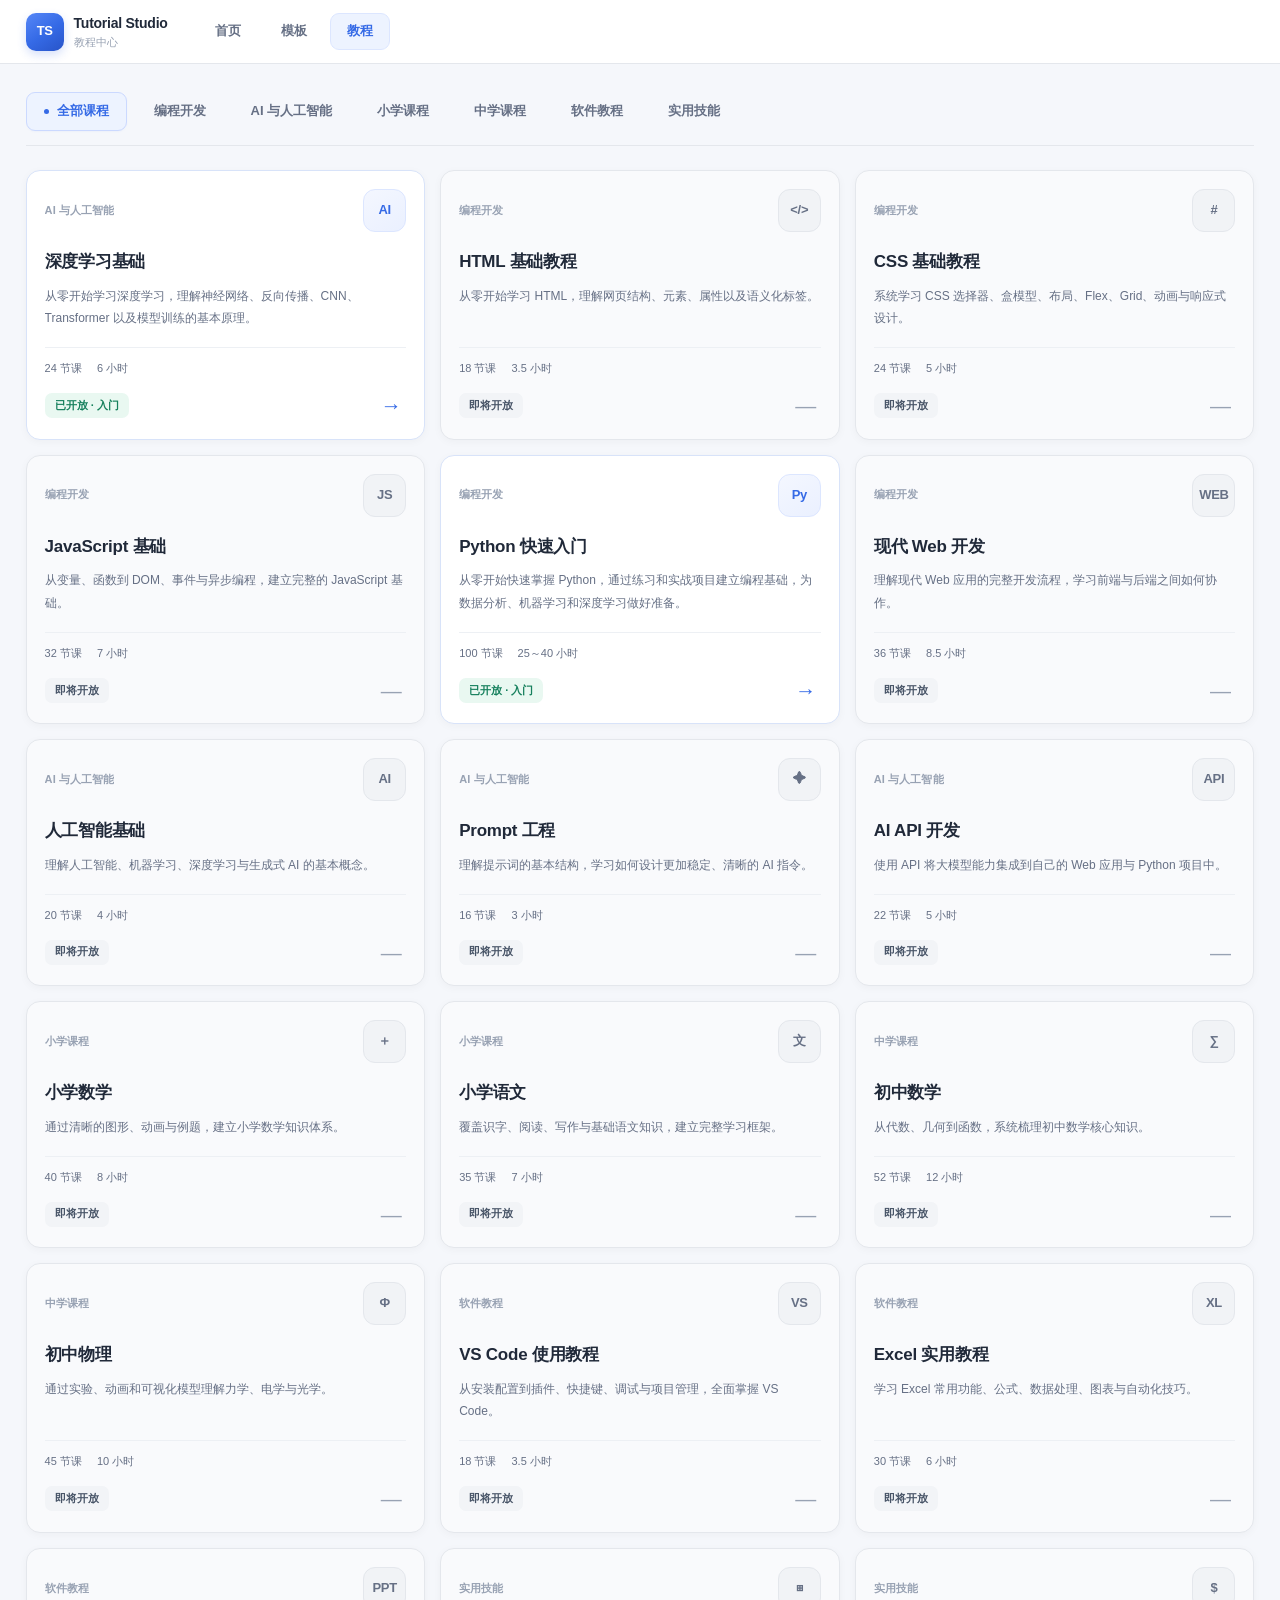
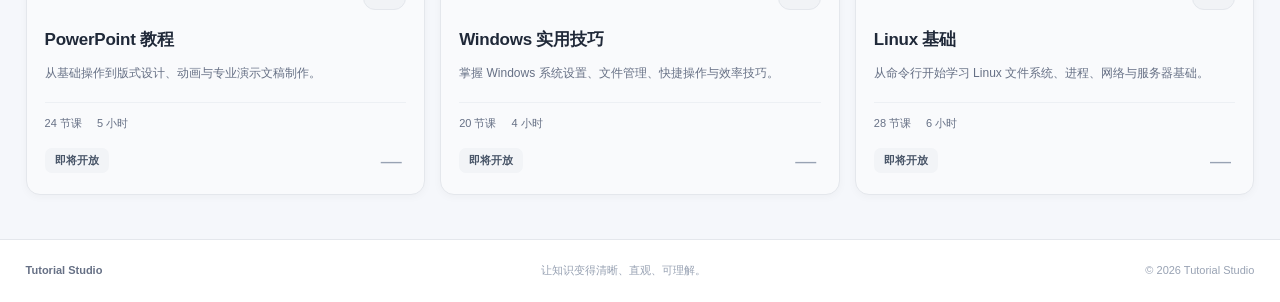
==== index.html @ 5bba99da "feat(tutorial): restructure HTML files and update links for improved navigation" ====
<!DOCTYPE html>
<html lang="zh-CN">

<head>
    <meta charset="UTF-8">
    <meta name="viewport" content="width=device-width, initial-scale=1.0">

    <meta name="description" content="Tutorial Studio 教程中心，提供编程开发、人工智能、软件教程和实用技能等学习内容。">

    <meta name="theme-color" content="#f6f8fb">

    <title>Tutorial Studio · 教程中心</title>

    <link rel="stylesheet" href="./css/tutorial.css">
</head>

<body>

    <!-- =====================================================
         顶部导航
    ====================================================== -->

    <header class="site-header">

        <div class="header-inner">

            <!-- 品牌 -->
            <a class="brand" href="/" aria-label="Tutorial Studio 首页">

                <span class="brand-mark">TS</span>

                <span class="brand-text">
                    <strong>Tutorial Studio</strong>
                    <small>教程中心</small>
                </span>

            </a>

            <!-- 主导航 -->
            <nav class="main-nav" aria-label="主导航">

                <a href="/">首页</a>

                <a href="/templates/">模板</a>

                <a class="active" href="./index.html" aria-current="page">
                    教程
                </a>

            </nav>

        </div>

    </header>


    <!-- =====================================================
         教程中心主体
    ====================================================== -->

    <main class="tutorial-main">
        <!-- =================================================
             课程分类
        ================================================== -->

        <nav class="category-tabs" id="categoryTabs" aria-label="课程分类">

            <button class="category-tab active" data-category="all" type="button" aria-pressed="true">
                全部课程
            </button>

            <button class="category-tab" data-category="programming" type="button" aria-pressed="false">
                编程开发
            </button>

            <button class="category-tab" data-category="ai" type="button" aria-pressed="false">
                AI 与人工智能
            </button>

            <button class="category-tab" data-category="primary" type="button" aria-pressed="false">
                小学课程
            </button>

            <button class="category-tab" data-category="middle" type="button" aria-pressed="false">
                中学课程
            </button>

            <button class="category-tab" data-category="software" type="button" aria-pressed="false">
                软件教程
            </button>

            <button class="category-tab" data-category="skills" type="button" aria-pressed="false">
                实用技能
            </button>

        </nav>


        <!-- =================================================
             课程列表
             由 tutorial.js 动态渲染
        ================================================== -->

        <section class="course-grid" id="courseGrid" aria-label="课程列表" aria-live="polite">
            <!-- JavaScript 动态插入课程卡片 -->
        </section>


        <!-- =================================================
             空状态
        ================================================== -->

        <section class="empty-state" id="emptyState" aria-live="polite" hidden>

            <div class="empty-state-icon" aria-hidden="true">

                <svg viewBox="0 0 48 48" fill="none" xmlns="http://www.w3.org/2000/svg">
                    <circle cx="21" cy="21" r="13" stroke="currentColor" stroke-width="2.5" />

                    <path d="M30.5 30.5L40 40" stroke="currentColor" stroke-width="2.5" stroke-linecap="round" />

                    <path d="M16 21H26" stroke="currentColor" stroke-width="2" stroke-linecap="round" />
                </svg>

            </div>

            <h2>没有找到相关课程</h2>

            <p>试试其他关键词，或者切换课程分类。</p>

            <button id="resetSearch" type="button">
                查看全部课程
            </button>

        </section>

    </main>


    <!-- =====================================================
         页脚
    ====================================================== -->

    <footer class="site-footer">

        <div class="footer-inner">

            <span class="footer-brand">
                Tutorial Studio
            </span>

            <span class="footer-description">
                让知识变得清晰、直观、可理解。
            </span>

            <span class="footer-copyright">
                © 2026 Tutorial Studio
            </span>

        </div>

    </footer>


    <!-- =====================================================
         教程中心脚本
    ====================================================== -->

    <script type="module" src="./js/tutorial.js"></script>

</body>

</html>
---- css/tutorial.css ----
/* =========================================================
   Tutorial Studio
   Tutorial Center · 教程中心

   文件：
   css/tutorial.css

   设计目标：
   1. 页面打开直接展示课程
   2. 桌面端充分利用屏幕宽度
   3. 分类导航清晰醒目
   4. 课程卡片统一、整齐、易读
   5. 已开放和暂未开放课程清晰区分
   6. 桌面多列、平板双列、手机单列
   7. 与当前 tutorial.html、tutorial.js 对应
========================================================= */


/* =========================================================
   01. 全局变量
========================================================= */

:root {
    color-scheme: light;

    --tutorial-bg: #f5f7fb;
    --tutorial-surface: #ffffff;
    --tutorial-surface-soft: #f9fafc;

    --tutorial-text: #202939;
    --tutorial-text-secondary: #667085;
    --tutorial-text-muted: #98a2b3;

    --tutorial-border: #e4e7ec;
    --tutorial-border-hover: #c6d1e0;

    --tutorial-primary: #356ae6;
    --tutorial-primary-hover: #2455c7;
    --tutorial-primary-light: #edf3ff;

    --tutorial-success: #16805d;
    --tutorial-success-light: #e9f8f1;

    --tutorial-radius: 14px;
    --tutorial-radius-small: 9px;

    --tutorial-content-width: 1800px;
    --tutorial-content-gutter: 2%;

    --tutorial-shadow:
        0 2px 8px rgba(16, 24, 40, 0.035);

    --tutorial-shadow-hover:
        0 10px 28px rgba(16, 24, 40, 0.075);

    --tutorial-transition:
        0.18s ease;
}


/* =========================================================
   02. 基础样式
========================================================= */

* {
    box-sizing: border-box;
}

html {
    min-height: 100%;

    scroll-behavior: smooth;

    -webkit-text-size-adjust: 100%;
}

body {
    min-width: 320px;
    min-height: 100vh;

    margin: 0;

    display: flex;
    flex-direction: column;

    background: var(--tutorial-bg);
    color: var(--tutorial-text);

    font-family:
        -apple-system,
        BlinkMacSystemFont,
        "Segoe UI",
        "Microsoft YaHei",
        "PingFang SC",
        sans-serif;

    font-size: 14px;
    line-height: 1.6;

    -webkit-font-smoothing: antialiased;

    text-rendering: optimizeLegibility;
}

button,
input,
textarea,
select {
    font: inherit;
}

button {
    color: inherit;
    cursor: pointer;
}

a {
    color: inherit;
    text-decoration: none;
}

button:focus-visible,
input:focus-visible,
a:focus-visible {
    outline: 3px solid rgba(53, 106, 230, 0.24);
    outline-offset: 3px;
}

[hidden] {
    display: none !important;
}

img,
svg {
    max-width: 100%;
}

svg {
    display: block;
}

button:disabled {
    cursor: not-allowed;
    opacity: 0.55;
}


/* =========================================================
   03. 顶部导航
========================================================= */

.site-header {
    position: sticky;
    top: 0;
    z-index: 100;

    width: 100%;
    height: 64px;

    flex-shrink: 0;

    background: rgba(255, 255, 255, 0.96);

    border-bottom: 1px solid var(--tutorial-border);

    backdrop-filter: blur(14px);
    -webkit-backdrop-filter: blur(14px);
}

.header-inner {
    width: calc(100% - var(--tutorial-content-gutter) * 2);
    max-width: var(--tutorial-content-width);

    height: 100%;

    margin: 0 auto;

    display: flex;
    align-items: center;

    gap: 42px;
}


/* =========================================================
   04. 品牌区域
========================================================= */

.brand {
    min-width: 0;

    display: inline-flex;
    align-items: center;

    gap: 10px;

    flex-shrink: 0;

    border-radius: 8px;
}

.brand-mark {
    width: 38px;
    height: 38px;

    flex-shrink: 0;

    display: grid;
    place-items: center;

    border-radius: 10px;

    background: linear-gradient(
        145deg,
        #5687f7 0%,
        #356ae6 52%,
        #2854c8 100%
    );

    color: #ffffff;

    font-size: 13px;
    font-weight: 850;
    letter-spacing: -0.5px;

    box-shadow:
        0 4px 10px rgba(53, 106, 230, 0.20);
}

.brand-text {
    min-width: 0;

    display: flex;
    flex-direction: column;

    line-height: 1.3;
}

.brand-text strong {
    color: var(--tutorial-text);

    font-size: 14px;
    font-weight: 800;

    letter-spacing: -0.25px;

    white-space: nowrap;
}

.brand-text small {
    margin-top: 3px;

    color: var(--tutorial-text-muted);

    font-size: 11px;

    white-space: nowrap;
}


/* =========================================================
   05. 主导航
========================================================= */

.main-nav {
    height: 100%;

    display: flex;
    align-items: center;

    gap: 6px;
}

.main-nav a {
    min-width: 60px;
    height: 37px;

    padding: 0 16px;

    display: inline-flex;
    align-items: center;
    justify-content: center;

    flex-shrink: 0;

    border: 1px solid transparent;
    border-radius: 9px;

    color: var(--tutorial-text-secondary);

    font-size: 13px;
    font-weight: 600;

    white-space: nowrap;

    transition:
        color var(--tutorial-transition),
        background var(--tutorial-transition),
        border-color var(--tutorial-transition);
}

.main-nav a:hover {
    background: #f5f7fb;

    color: var(--tutorial-primary);
}

.main-nav a.active {
    border-color: #dce6ff;

    background: var(--tutorial-primary-light);

    color: var(--tutorial-primary);

    font-weight: 750;
}


/* =========================================================
   06. 教程主体
========================================================= */

.tutorial-main {
    width: calc(100% - var(--tutorial-content-gutter) * 2);
    max-width: var(--tutorial-content-width);

    min-width: 0;

    margin: 0 auto;

    padding: 28px 0 44px;

    flex: 1;
}


/* =========================================================
   07. 课程分类导航

   对应：
   #categoryTabs
   .category-tab
========================================================= */

.category-tabs {
    width: 100%;
    min-width: 0;

    margin: 0 0 24px;
    padding: 0 0 14px;

    display: flex;
    align-items: center;

    gap: 9px;

    overflow-x: auto;
    overflow-y: hidden;

    border-bottom: 1px solid var(--tutorial-border);

    scrollbar-width: thin;
    scrollbar-color: #cfd7e4 transparent;

    -webkit-overflow-scrolling: touch;
}

.category-tabs::-webkit-scrollbar {
    height: 5px;
}

.category-tabs::-webkit-scrollbar-track {
    background: transparent;
}

.category-tabs::-webkit-scrollbar-thumb {
    border-radius: 999px;

    background: #cfd7e4;
}

.category-tab {
    position: relative;

    min-height: 39px;

    padding: 0 17px;

    flex-shrink: 0;

    display: inline-flex;
    align-items: center;
    justify-content: center;

    border: 1px solid transparent;
    border-radius: 9px;

    background: transparent;

    color: var(--tutorial-text-secondary);

    font-size: 13px;
    font-weight: 600;

    white-space: nowrap;

    transition:
        color var(--tutorial-transition),
        background var(--tutorial-transition),
        border-color var(--tutorial-transition),
        box-shadow var(--tutorial-transition);
}

.category-tab:hover {
    border-color: var(--tutorial-border);

    background: #ffffff;

    color: var(--tutorial-text);
}

.category-tab.active {
    border-color: #cbd9ff;

    background: var(--tutorial-primary-light);

    color: var(--tutorial-primary);

    font-weight: 750;

    box-shadow:
        0 1px 2px rgba(53, 106, 230, 0.04);
}

.category-tab.active::before {
    content: "";

    width: 5px;
    height: 5px;

    margin-right: 8px;

    flex-shrink: 0;

    border-radius: 50%;

    background: var(--tutorial-primary);
}


/* =========================================================
   08. 课程网格
========================================================= */

.course-grid {
    width: 100%;
    min-width: 0;

    display: grid;

    grid-template-columns:
        repeat(4, minmax(0, 1fr));

    align-items: stretch;

    gap: 18px;
}


/* =========================================================
   09. 课程卡片
========================================================= */

.course-card {
    position: relative;

    min-width: 0;
    min-height: 228px;

    padding: 21px;

    display: flex;
    flex-direction: column;

    border: 1px solid var(--tutorial-border);
    border-radius: var(--tutorial-radius);

    background: var(--tutorial-surface);

    box-shadow: var(--tutorial-shadow);

    transition:
        border-color var(--tutorial-transition),
        box-shadow var(--tutorial-transition),
        transform var(--tutorial-transition),
        background var(--tutorial-transition);
}

.course-card:hover {
    border-color: var(--tutorial-border-hover);

    box-shadow: var(--tutorial-shadow-hover);

    transform: translateY(-3px);
}

.course-card:focus-visible {
    outline: 3px solid rgba(53, 106, 230, 0.24);
    outline-offset: 3px;
}


/* =========================================================
   10. 卡片顶部
========================================================= */

.course-top {
    min-width: 0;

    margin-bottom: 17px;

    display: flex;
    align-items: center;
    justify-content: space-between;

    gap: 12px;
}

.course-category {
    min-width: 0;

    color: var(--tutorial-text-muted);

    font-size: 11px;
    font-weight: 700;

    letter-spacing: 0.1px;

    overflow: hidden;
    text-overflow: ellipsis;
    white-space: nowrap;
}


/* =========================================================
   11. 课程图标
========================================================= */

.course-card-icon {
    width: 43px;
    height: 43px;

    flex-shrink: 0;

    display: grid;
    place-items: center;

    border: 1px solid #dce6ff;
    border-radius: 12px;

    background: linear-gradient(
        145deg,
        #f4f7ff,
        #eaf0ff
    );

    color: var(--tutorial-primary);

    font-size: 13px;
    font-weight: 850;

    letter-spacing: -0.3px;
}


/* =========================================================
   12. 课程标题
========================================================= */

.course-card h3 {
    margin: 0 0 10px;

    color: var(--tutorial-text);

    font-size: 17px;
    font-weight: 800;

    line-height: 1.5;

    letter-spacing: -0.25px;

    overflow-wrap: anywhere;
}


/* =========================================================
   13. 课程简介
========================================================= */

.course-card-description {
    margin: 0 0 17px;

    color: var(--tutorial-text-secondary);

    font-size: 12px;
    line-height: 1.9;

    display: -webkit-box;

    -webkit-box-orient: vertical;
    -webkit-line-clamp: 3;

    overflow: hidden;
    overflow-wrap: anywhere;
}


/* =========================================================
   14. 课程信息
========================================================= */

.course-meta {
    margin-top: auto;
    padding-top: 12px;

    display: flex;
    align-items: center;
    flex-wrap: wrap;

    gap: 8px 15px;

    border-top: 1px solid #edf0f4;

    color: var(--tutorial-text-secondary);

    font-size: 11px;
}

.course-meta span {
    min-width: 0;

    display: inline-flex;
    align-items: center;

    gap: 5px;

    overflow-wrap: anywhere;
}


/* =========================================================
   15. 卡片底部
========================================================= */

.course-footer {
    margin-top: 13px;

    display: flex;
    align-items: center;
    justify-content: space-between;

    gap: 12px;
}

.course-level {
    min-height: 25px;

    padding: 3px 10px;

    display: inline-flex;
    align-items: center;
    justify-content: center;

    border-radius: 7px;

    background: #f2f4f7;

    color: #475467;

    font-size: 11px;
    font-weight: 700;

    white-space: nowrap;
}

.course-arrow {
    width: 30px;
    height: 30px;

    flex-shrink: 0;

    display: inline-flex;
    align-items: center;
    justify-content: center;

    border-radius: 8px;

    color: var(--tutorial-primary);

    font-size: 21px;
    line-height: 1;

    transition:
        color var(--tutorial-transition),
        background var(--tutorial-transition),
        transform var(--tutorial-transition);
}

.course-card:hover .course-arrow {
    background: var(--tutorial-primary-light);

    transform: translateX(3px);
}


/* =========================================================
   16. 已开放课程
========================================================= */

.course-card.is-available {
    border-color: #d8e3f9;
}

.course-card.is-available .course-level {
    background: var(--tutorial-success-light);

    color: var(--tutorial-success);
}

.course-card.is-available:hover {
    border-color: #b8ccf8;
}


/* =========================================================
   17. 暂未开放课程
========================================================= */

.course-card.is-unavailable {
    background: var(--tutorial-surface-soft);
}

.course-card.is-unavailable .course-card-icon {
    border-color: #e4e7ec;

    background: #f1f3f6;

    color: #667085;
}

.course-card.is-unavailable .course-arrow {
    color: #98a2b3;
}

.course-card.is-unavailable:hover {
    border-color: var(--tutorial-border);

    box-shadow: var(--tutorial-shadow);

    transform: none;
}


/* =========================================================
   18. 空状态
========================================================= */

.empty-state {
    width: 100%;

    padding: 58px 20px;

    border: 1px dashed #cfd7e3;
    border-radius: var(--tutorial-radius);

    background: #ffffff;

    text-align: center;
}

.empty-state-icon {
    width: 58px;
    height: 58px;

    margin: 0 auto 16px;

    display: grid;
    place-items: center;

    border-radius: 16px;

    background: #f0f4fb;

    color: #8693a7;
}

.empty-state-icon svg {
    width: 33px;
    height: 33px;
}

.empty-state h2 {
    margin: 0 0 9px;

    color: var(--tutorial-text);

    font-size: 19px;
    font-weight: 800;
}

.empty-state p {
    margin: 0 0 22px;

    color: var(--tutorial-text-secondary);

    font-size: 13px;
}

.empty-state button {
    min-height: 39px;

    padding: 0 17px;

    border: 1px solid #cbd9ff;
    border-radius: 9px;

    background: var(--tutorial-primary-light);

    color: var(--tutorial-primary);

    font-size: 12px;
    font-weight: 750;

    transition:
        background var(--tutorial-transition),
        border-color var(--tutorial-transition),
        transform var(--tutorial-transition);
}

.empty-state button:hover {
    border-color: #b4c8ff;

    background: #e2eaff;

    transform: translateY(-1px);
}


/* =========================================================
   19. 页脚
========================================================= */

.site-footer {
    width: 100%;

    margin-top: auto;

    border-top: 1px solid var(--tutorial-border);

    background: #ffffff;
}

.footer-inner {
    width: calc(100% - var(--tutorial-content-gutter) * 2);
    max-width: var(--tutorial-content-width);

    min-height: 62px;

    margin: 0 auto;

    display: flex;
    align-items: center;
    justify-content: space-between;

    gap: 18px;

    color: var(--tutorial-text-muted);

    font-size: 11px;
}

.footer-brand {
    flex-shrink: 0;

    color: #667085;

    font-weight: 800;
}

.footer-description,
.footer-copyright {
    min-width: 0;
}

.footer-copyright {
    text-align: right;
    white-space: nowrap;
}


/* =========================================================
   20. 超宽屏
========================================================= */

@media (min-width: 1600px) {

    .tutorial-main {
        padding-top: 32px;
        padding-bottom: 52px;
    }

    .category-tabs {
        margin-bottom: 28px;
        gap: 10px;
    }

    .category-tab {
        min-height: 41px;
        padding: 0 19px;

        font-size: 13px;
    }

    .course-grid {
        grid-template-columns:
            repeat(5, minmax(0, 1fr));

        gap: 20px;
    }

    .course-card {
        min-height: 238px;
        padding: 23px;
    }

    .course-card-icon {
        width: 46px;
        height: 46px;
    }

    .course-card h3 {
        font-size: 18px;
    }

    .course-card-description {
        font-size: 13px;
    }

}


/* =========================================================
   21. 普通桌面与笔记本
========================================================= */

@media (max-width: 1350px) {

    .header-inner {
        gap: 30px;
    }

    .course-grid {
        grid-template-columns:
            repeat(3, minmax(0, 1fr));

        gap: 15px;
    }

    .course-card {
        padding: 18px;
    }

}


/* =========================================================
   22. 平板
========================================================= */

@media (max-width: 960px) {

    .site-header {
        height: 60px;
    }

    .header-inner {
        gap: 22px;
    }

    .main-nav {
        gap: 3px;
    }

    .main-nav a {
        min-width: 52px;

        padding: 0 12px;
    }

    .tutorial-main {
        padding-top: 23px;
        padding-bottom: 34px;
    }

    .category-tabs {
        margin-bottom: 19px;

        gap: 6px;
    }

    .category-tab {
        min-height: 36px;

        padding: 0 13px;

        font-size: 12px;
    }

    .course-grid {
        grid-template-columns:
            repeat(2, minmax(0, 1fr));

        gap: 13px;
    }

    .course-card {
        min-height: 218px;
        padding: 17px;
    }

    .course-card h3 {
        font-size: 16px;
    }

    .footer-inner {
        gap: 12px;
    }

}


/* =========================================================
   23. 手机
========================================================= */

@media (max-width: 600px) {

    /* 顶部导航 */

    .site-header {
        position: relative;

        height: auto;
        min-height: 56px;
    }

    .header-inner {
        width: calc(100% - 24px);

        min-height: 56px;
        height: auto;

        margin: 0 auto;
        padding: 10px 0;

        display: flex;
        flex-wrap: wrap;
        align-items: center;

        gap: 9px 14px;
    }

    .brand {
        gap: 8px;
    }

    .brand-mark {
        width: 33px;
        height: 33px;

        border-radius: 9px;

        font-size: 12px;
    }

    .brand-text strong {
        font-size: 13px;
    }

    .brand-text small {
        font-size: 10px;
    }

    .main-nav {
        width: 100%;
        height: auto;

        margin-top: 2px;
        padding-bottom: 2px;

        display: flex;
        align-items: center;

        gap: 5px;

        overflow-x: auto;
        overflow-y: hidden;

        scrollbar-width: none;
    }

    .main-nav::-webkit-scrollbar {
        display: none;
    }

    .main-nav a {
        height: 33px;
        min-width: 52px;

        padding: 0 12px;

        font-size: 12px;
    }


    /* 主内容 */

    .tutorial-main {
        width: calc(100% - 24px);

        padding-top: 19px;
        padding-bottom: 28px;
    }


    /* 分类导航 */

    .category-tabs {
        margin-bottom: 15px;
        padding-bottom: 10px;

        gap: 6px;
    }

    .category-tab {
        min-height: 34px;

        padding: 0 12px;

        border-radius: 8px;

        font-size: 12px;
    }

    .category-tab.active::before {
        width: 4px;
        height: 4px;

        margin-right: 6px;
    }


    /* 单列课程 */

    .course-grid {
        grid-template-columns:
            minmax(0, 1fr);

        gap: 11px;
    }

    .course-card {
        min-height: 0;

        padding: 16px;

        border-radius: 11px;
    }

    .course-top {
        margin-bottom: 11px;
    }

    .course-card-icon {
        width: 37px;
        height: 37px;

        border-radius: 9px;
    }

    .course-card h3 {
        margin-bottom: 8px;

        font-size: 16px;
    }

    .course-card-description {
        margin-bottom: 13px;

        font-size: 12px;
        line-height: 1.8;

        -webkit-line-clamp: 3;
    }

    .course-meta {
        gap: 8px 12px;
    }

    .course-footer {
        margin-top: 11px;
    }


    /* 空状态 */

    .empty-state {
        padding: 38px 16px;

        border-radius: 12px;
    }

    .empty-state-icon {
        width: 50px;
        height: 50px;

        margin-bottom: 13px;
    }

    .empty-state h2 {
        font-size: 17px;
    }

    .empty-state p {
        font-size: 12px;
    }


    /* 页脚 */

    .footer-inner {
        width: calc(100% - 24px);

        min-height: auto;

        padding: 15px 0;

        display: flex;
        flex-direction: column;
        align-items: flex-start;

        gap: 4px;

        font-size: 11px;
    }

    .footer-copyright {
        text-align: left;
        white-space: normal;
    }

}


/* =========================================================
   24. 超窄屏
========================================================= */

@media (max-width: 360px) {

    .tutorial-main {
        width: calc(100% - 20px);
    }

    .header-inner {
        width: calc(100% - 20px);
    }

    .brand-mark {
        width: 30px;
        height: 30px;
    }

    .brand-text strong {
        font-size: 12px;
    }

    .main-nav a {
        padding: 0 10px;
    }

    .course-card {
        padding: 13px;
    }

    .course-card h3 {
        font-size: 15px;
    }

    .course-card-description {
        font-size: 12px;
    }

    .course-meta {
        gap: 7px 10px;
    }

}


/* =========================================================
   25. 减少动态效果
========================================================= */

@media (prefers-reduced-motion: reduce) {

    *,
    *::before,
    *::after {
        scroll-behavior: auto !important;

        animation-duration: 0.01ms !important;
        animation-iteration-count: 1 !important;

        transition-duration: 0.01ms !important;
    }

}
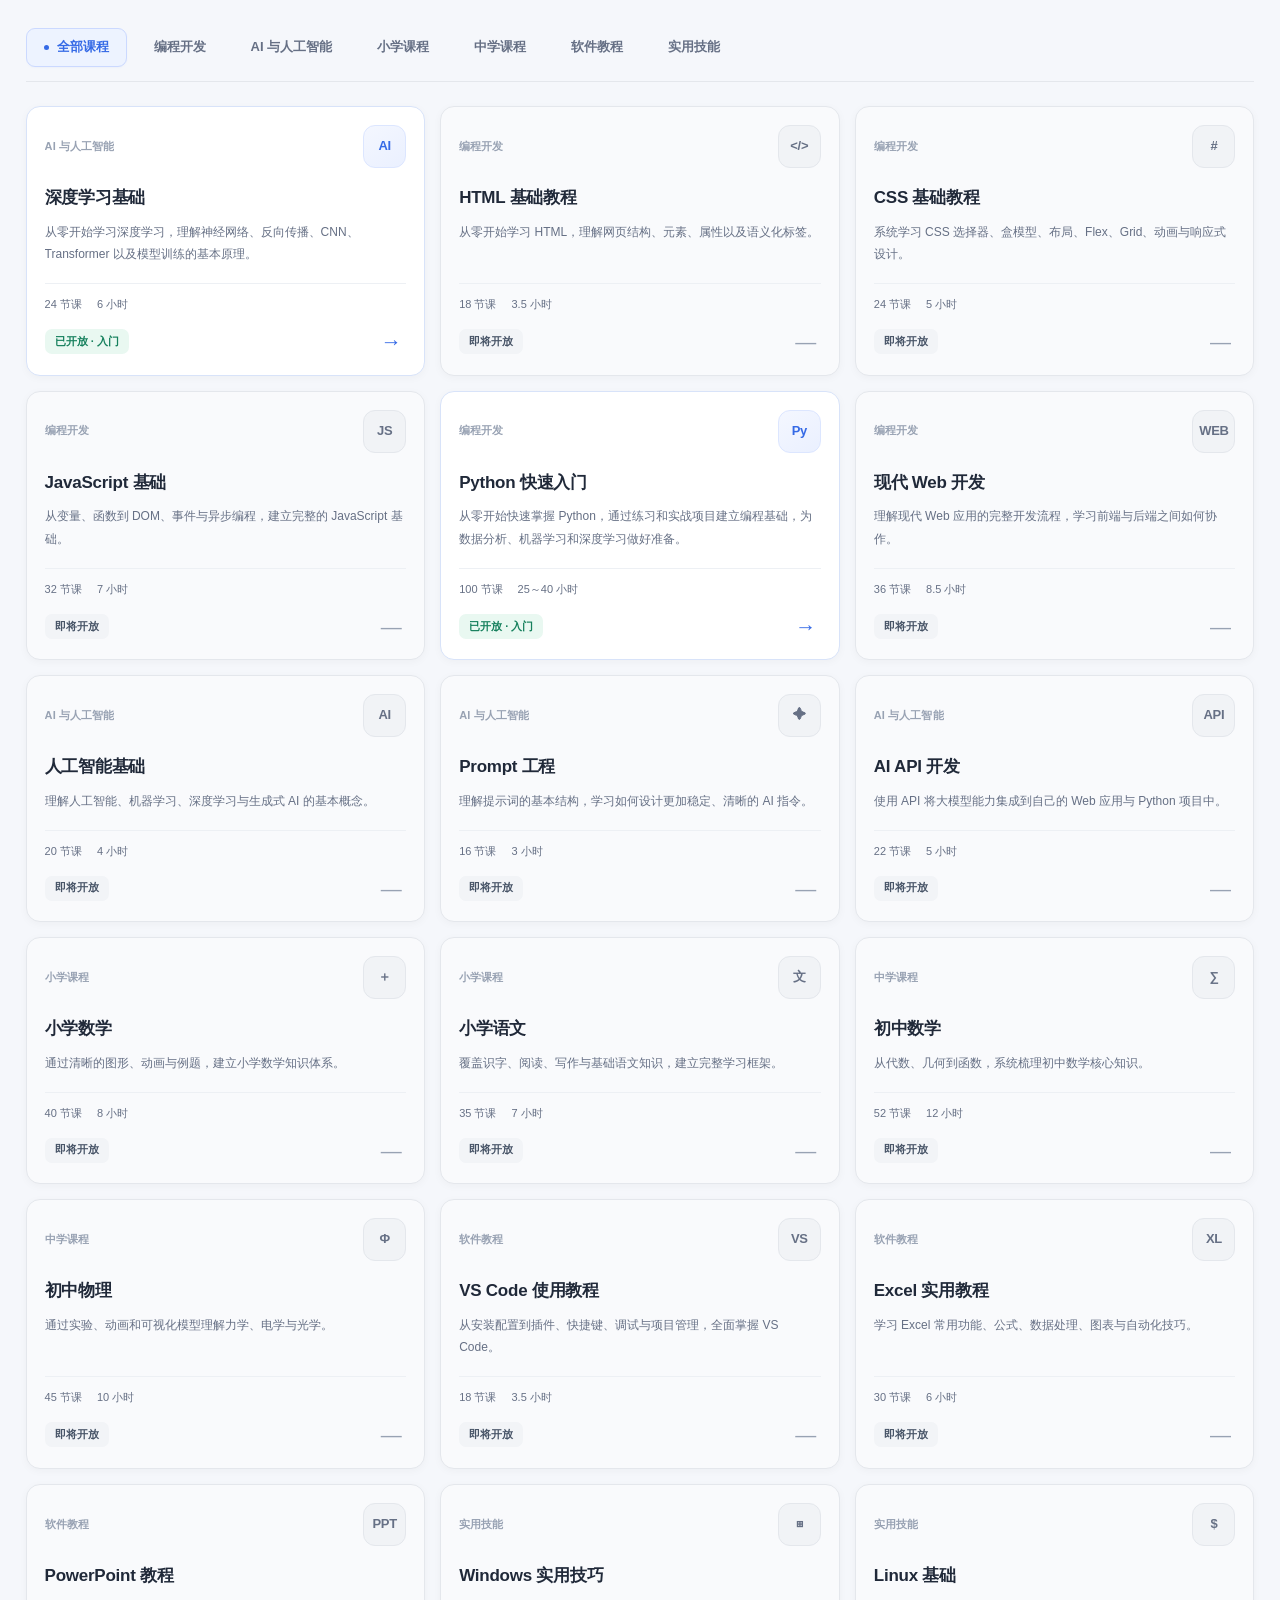
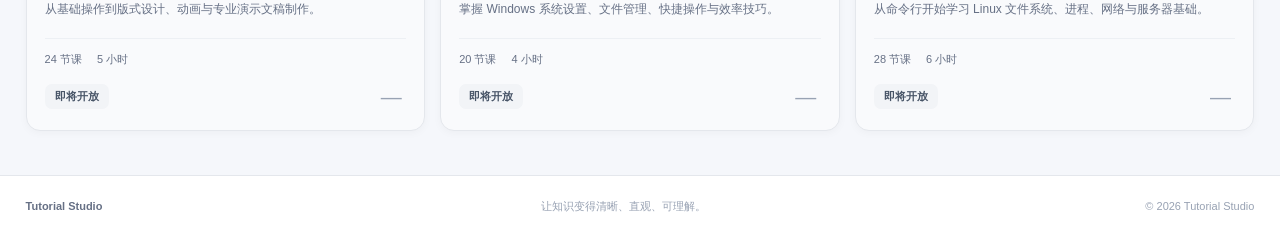
==== commit 5658470a: "feat(tutorial): update course card styles to enhance user interaction" ====
--- a/index.html
+++ b/index.html
@@ -15,44 +15,6 @@
 </head>
 
 <body>
-
-    <!-- =====================================================
-         顶部导航
-    ====================================================== -->
-
-    <header class="site-header">
-
-        <div class="header-inner">
-
-            <!-- 品牌 -->
-            <a class="brand" href="/" aria-label="Tutorial Studio 首页">
-
-                <span class="brand-mark">TS</span>
-
-                <span class="brand-text">
-                    <strong>Tutorial Studio</strong>
-                    <small>教程中心</small>
-                </span>
-
-            </a>
-
-            <!-- 主导航 -->
-            <nav class="main-nav" aria-label="主导航">
-
-                <a href="/">首页</a>
-
-                <a href="/templates/">模板</a>
-
-                <a class="active" href="./index.html" aria-current="page">
-                    教程
-                </a>
-
-            </nav>
-
-        </div>
-
-    </header>
-
 
     <!-- =====================================================
          教程中心主体
--- a/css/tutorial.css
+++ b/css/tutorial.css
@@ -719,6 +719,7 @@
 
 .course-card.is-available {
     border-color: #d8e3f9;
+    cursor: pointer;
 }
 
 .course-card.is-available .course-level {
@@ -738,6 +739,7 @@
 
 .course-card.is-unavailable {
     background: var(--tutorial-surface-soft);
+    cursor: default;
 }
 
 .course-card.is-unavailable .course-card-icon {
